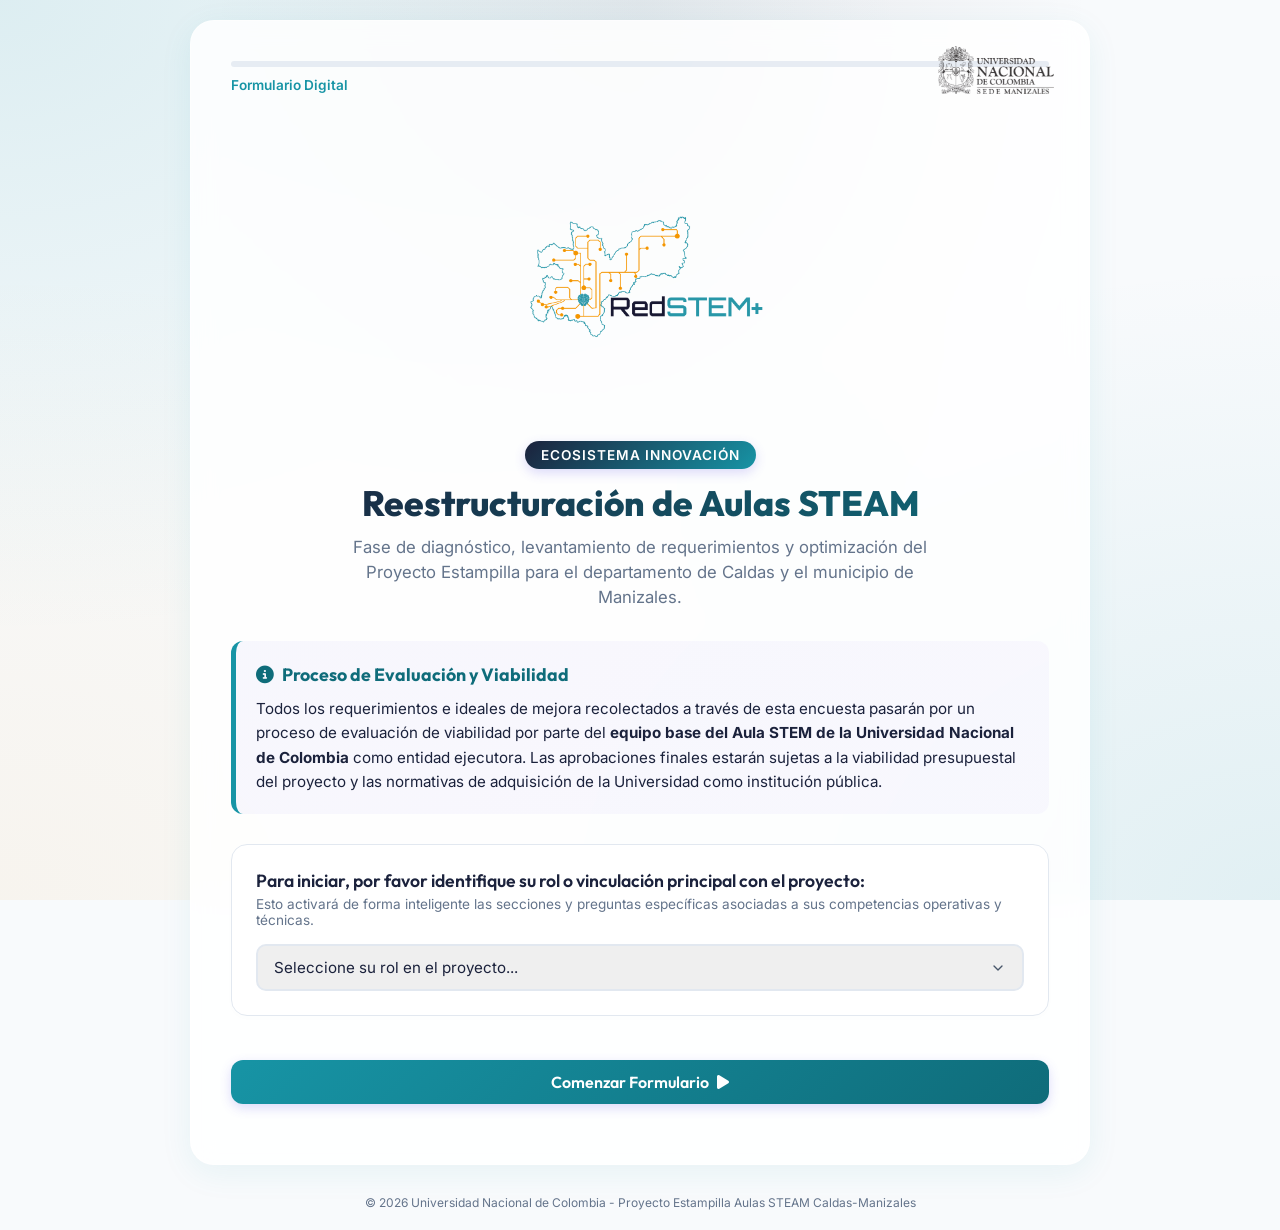
==== Formulario Actores y Aliados Aulas STEAM.html @ 12fcd56b "Agrega escudo UNAL manizales.png y lo posiciona en la esquina superior derecha" ====
<!DOCTYPE html>
<html lang="es">
<head>
    <meta charset="UTF-8">
    <meta name="viewport" content="width=device-width, initial-scale=1.0">
    <title>Formulario de Diagnóstico y Reestructuración - Aulas STEAM</title>
    
    <!-- External Assets & Styles -->
    <link rel="stylesheet" href="style.css?v=1.2">
    <link rel="stylesheet" href="https://cdnjs.cloudflare.com/ajax/libs/font-awesome/6.4.0/css/all.min.css">
</head>
<body>

    <main class="app-container" id="survey-app">
        <!-- Universidad Nacional Crest -->
        <img src="manizales.png" alt="Universidad Nacional de Colombia" class="unal-crest">

        <!-- Progress Tracker Bar -->
        <div class="progress-container">
            <div class="progress-bar-bg">
                <div class="progress-bar-fill" id="progress-bar-fill"></div>
            </div>
            <div class="progress-meta">
                <span class="progress-steps-indicator" id="progress-text">Formulario Digital</span>
                <span class="brand-badge-text" id="badge-rol" style="display: none;">Rol</span>
            </div>
        </div>

        <!-- SCREEN 1: Welcome & Actor Selection -->
        <section class="form-screen active" id="screen-welcome">
            <div class="welcome-card">
                <div class="welcome-logo-container" style="text-align: center; margin-bottom: 24px;">
                    <img src="logo3.png" alt="RedSTEM+" style="max-height: 260px; max-width: 100%; object-fit: contain;">
                </div>
                
                <div class="brand-badge">Ecosistema Innovación</div>
                <h1>Reestructuración de Aulas STEAM</h1>
                <p class="header-subtitle">
                    Fase de diagnóstico, levantamiento de requerimientos y optimización del Proyecto Estampilla para el departamento de Caldas y el municipio de Manizales.
                </p>

                <!-- Disclaimer & Evaluation Process Banner -->
                <div class="disclaimer-box">
                    <h3><i class="fas fa-info-circle"></i> Proceso de Evaluación y Viabilidad</h3>
                    <p>
                        Todos los requerimientos e ideales de mejora recolectados a través de esta encuesta pasarán por un proceso de 
                        evaluación de viabilidad por parte del <strong>equipo base del Aula STEM de la Universidad Nacional de Colombia</strong> 
                        como entidad ejecutora. Las aprobaciones finales estarán sujetas a la viabilidad presupuestal del proyecto y las 
                        normativas de adquisición de la Universidad como institución pública.
                    </p>
                </div>

                <div class="question-group" style="text-align: left;">
                    <label class="question-label" for="actor-select">Para iniciar, por favor identifique su rol o vinculación principal con el proyecto:</label>
                    <p class="question-desc">Esto activará de forma inteligente las secciones y preguntas específicas asociadas a sus competencias operativas y técnicas.</p>
                    <select id="actor-select">
                        <!-- Options generated dynamically by app.js -->
                    </select>
                </div>

                <button class="btn btn-primary" id="btn-start" style="width: 100%; justify-content: center; margin-top: 20px;">
                    Comenzar Formulario <i class="fas fa-play"></i>
                </button>
            </div>
        </section>

        <!-- SCREEN 2: Dynamic Form Step -->
        <section class="form-screen" id="screen-form">
            <div class="header-wrapper">
                <h2 id="section-title" style="font-family: var(--font-display); font-weight: 700; color: var(--color-primary-dark); font-size: 1.5rem; margin-bottom: 5px;">Sección</h2>
                <div style="width: 50px; height: 4px; background: var(--color-stem-purple); margin: 8px auto 0; border-radius: 10px;"></div>
            </div>

            <!-- Dynamic Question fields inserted here -->
            <form id="dynamic-form-fields" onsubmit="event.preventDefault();">
                <!-- Injected via JavaScript -->
            </form>

            <!-- Step Navigation Buttons -->
            <div class="button-group">
                <button class="btn btn-secondary" id="btn-prev">
                    <i class="fas fa-arrow-left"></i> Atrás
                </button>
                <button class="btn btn-primary" id="btn-next">
                    Siguiente <i class="fas fa-arrow-right"></i>
                </button>
            </div>
        </section>

        <!-- SCREEN 3: Success & Download Page -->
        <section class="form-screen" id="screen-success">
            <div class="success-card">
                <div class="success-icon-wrapper">
                    <i class="fas fa-check-circle"></i>
                </div>
                <h1>¡Respuestas Recopiladas!</h1>
                <p class="header-subtitle" style="margin-bottom: 25px;">
                    La recolección de información ha finalizado con éxito. Sus respuestas han sido consolidadas localmente en el navegador.
                </p>

                <!-- Viabilidad Recordatorio Final -->
                <div class="disclaimer-box" style="margin-top: 10px; border-left-color: var(--color-gob-teal);">
                    <h3><i class="fas fa-clipboard-check"></i> Próxima Fase: Mesa Técnica de Aprobación</h3>
                    <p>
                        El equipo técnico y pedagógico del <strong>Aula STEM UNAL</strong> consolidará todas las encuestas en la matriz de requerimientos 
                        para evaluar el costo-beneficio, el ajuste normativo de contratación y la disponibilidad de presupuesto.
                    </p>
                </div>

                <!-- Download Buttons -->
                <div class="download-options">
                    <button class="btn btn-download" id="btn-download-json">
                        <i class="fas fa-file-code"></i> Descargar JSON
                    </button>
                    <button class="btn btn-download" id="btn-download-csv">
                        <i class="fas fa-file-csv"></i> Descargar CSV
                    </button>
                </div>

                <!-- Response Preview section for demo purposes -->
                <div class="response-preview">
                    <h3><i class="fas fa-eye"></i> Vista Previa de sus Respuestas</h3>
                    <div class="preview-grid" id="preview-grid">
                        <!-- Injected via JavaScript -->
                    </div>
                </div>
            </div>
        </section>
    </main>

    <footer>
        <p>&copy; 2026 Universidad Nacional de Colombia - Proyecto Estampilla Aulas STEAM Caldas-Manizales</p>
    </footer>

    <!-- App Script logic -->
    <script src="app.js?v=1.2"></script>
</body>
</html>
---- style.css ----
/* System Design & Theme Configuration */
@import url('https://fonts.googleapis.com/css2?family=Inter:wght@300;400;500;600;700&family=Outfit:wght@400;500;600;700;800&display=swap');

:root {
    /* Color Palette derived from the RedSTEM+ logo */
    --color-primary: #1794A5;       /* Teal/Cyan (Core) */
    --color-primary-light: #4bb3c1;
    --color-primary-dark: #0f6c7a;
    
    --color-stem-purple: #1b223c;   /* Dark navy/slate (Red) */
    --color-stem-violet: #353f66;
    
    --color-gob-teal: #0d9488;      /* Gobernacion/Alcaldia Teal */
    --color-gob-teal-light: #2dd4bf;
    
    --color-aliados-orange: #e99211; /* Circuit Orange */
    --color-aliados-orange-light: #f2a104;
    
    --color-unal-gold: #b45309;     /* UNAL/Alcaldes Gold */
    --color-unal-yellow: #f59e0b;
    
    --color-bg-dark: #1b223c;       /* Dark Navy Slate */
    --color-bg-light: #f8fafc;
    --color-text-dark: #1b223c;
    --color-text-light: #f1f5f9;
    --color-text-muted: #64748b;
    
    --font-primary: 'Inter', sans-serif;
    --font-display: 'Outfit', sans-serif;
    
    --glass-bg: rgba(255, 255, 255, 0.85);
    --glass-border: rgba(255, 255, 255, 0.4);
    --glass-shadow: 0 8px 32px 0 rgba(23, 148, 165, 0.08);
    
    --transition-smooth: all 0.3s cubic-bezier(0.4, 0, 0.2, 1);
}

/* Reset & Base Styles */
* {
    margin: 0;
    padding: 0;
    box-sizing: border-box;
}

body {
    font-family: var(--font-primary);
    background-color: var(--color-bg-light);
    color: var(--color-text-dark);
    min-height: 100vh;
    display: flex;
    flex-direction: column;
    justify-content: center;
    align-items: center;
    background-image: 
        radial-gradient(at 0% 0%, rgba(23, 148, 165, 0.12) 0px, transparent 50%),
        radial-gradient(at 50% 0%, rgba(27, 34, 60, 0.08) 0px, transparent 50%),
        radial-gradient(at 100% 100%, rgba(23, 148, 165, 0.1) 0px, transparent 50%),
        radial-gradient(at 0% 100%, rgba(233, 146, 17, 0.06) 0px, transparent 50%);
    background-attachment: fixed;
    padding: 20px;
    overflow-x: hidden;
}

/* Container & Layout */
.app-container {
    width: 100%;
    max-width: 900px;
    background: var(--glass-bg);
    backdrop-filter: blur(12px);
    -webkit-backdrop-filter: blur(12px);
    border: 1px solid var(--glass-border);
    border-radius: 24px;
    box-shadow: var(--glass-shadow);
    padding: 40px;
    position: relative;
    transition: var(--transition-smooth);
}

/* Premium Header styling */
.header-wrapper {
    text-align: center;
    margin-bottom: 30px;
    position: relative;
}

.brand-badge {
    display: inline-flex;
    align-items: center;
    gap: 8px;
    background: linear-gradient(135deg, var(--color-stem-purple), var(--color-primary));
    color: white;
    padding: 6px 16px;
    border-radius: 50px;
    font-size: 0.85rem;
    font-weight: 600;
    text-transform: uppercase;
    letter-spacing: 1px;
    margin-bottom: 12px;
    box-shadow: 0 4px 12px rgba(79, 70, 229, 0.2);
}

.brand-badge-text {
    display: inline-flex;
    align-items: center;
    color: white !important; /* Force text to white for high contrast */
    padding: 4px 12px;
    border-radius: 50px;
    font-size: 0.75rem;
    font-weight: 600;
    letter-spacing: 0.5px;
    box-shadow: 0 2px 6px rgba(0, 0, 0, 0.08);
}

h1 {
    font-family: var(--font-display);
    font-weight: 800;
    font-size: 2.2rem;
    background: linear-gradient(135deg, var(--color-bg-dark), var(--color-primary-dark));
    -webkit-background-clip: text;
    -webkit-text-fill-color: transparent;
    margin-bottom: 10px;
}

.header-subtitle {
    color: var(--color-text-muted);
    font-size: 1.05rem;
    max-width: 600px;
    margin: 0 auto;
    line-height: 1.5;
}

/* Progress Tracker */
.progress-container {
    margin-bottom: 40px;
    position: relative;
}

.progress-bar-bg {
    height: 6px;
    background: rgba(226, 232, 240, 0.8);
    border-radius: 10px;
    width: 100%;
    position: relative;
    overflow: hidden;
}

.progress-bar-fill {
    height: 100%;
    background: linear-gradient(90deg, var(--color-primary), var(--color-stem-violet));
    width: 0%;
    border-radius: 10px;
    transition: width 0.5s cubic-bezier(0.4, 0, 0.2, 1);
}

.progress-meta {
    display: flex;
    justify-content: space-between;
    margin-top: 10px;
    font-size: 0.85rem;
    font-weight: 600;
    color: var(--color-text-muted);
}

.progress-steps-indicator {
    color: var(--color-primary);
}

/* Screen animations */
.form-screen {
    display: none;
    animation: slideIn 0.5s cubic-bezier(0.4, 0, 0.2, 1) forwards;
}

.form-screen.active {
    display: block;
}

@keyframes slideIn {
    from {
        opacity: 0;
        transform: translateY(20px);
    }
    to {
        opacity: 1;
        transform: translateY(0);
    }
}

/* Welcome Screen Specifics */
.welcome-card {
    text-align: center;
    padding: 20px 0;
}

.welcome-illustration {
    width: 120px;
    height: 120px;
    margin: 0 auto 24px;
    background: linear-gradient(135deg, rgba(79, 70, 229, 0.1), rgba(139, 92, 246, 0.1));
    border-radius: 50%;
    display: flex;
    justify-content: center;
    align-items: center;
    border: 2px dashed var(--color-primary-light);
    animation: rotateSlow 20s linear infinite;
}

.welcome-illustration i {
    font-size: 3rem;
    color: var(--color-primary);
}

@keyframes rotateSlow {
    from { transform: rotate(0deg); }
    to { transform: rotate(360deg); }
}

.disclaimer-box {
    background: linear-gradient(135deg, rgba(79, 70, 229, 0.04), rgba(139, 92, 246, 0.04));
    border-left: 5px solid var(--color-primary);
    padding: 20px;
    border-radius: 12px;
    text-align: left;
    margin: 30px 0;
    font-size: 0.95rem;
    line-height: 1.6;
}

.disclaimer-box h3 {
    font-family: var(--font-display);
    font-weight: 700;
    color: var(--color-primary-dark);
    margin-bottom: 8px;
    display: flex;
    align-items: center;
    gap: 8px;
}

/* Custom Interactive Selectors */
.role-grid {
    display: grid;
    grid-template-columns: repeat(auto-fill, minmax(250px, 1fr));
    gap: 16px;
    margin: 24px 0;
}

.role-card {
    background: white;
    border: 2px solid #e2e8f0;
    border-radius: 16px;
    padding: 20px;
    cursor: pointer;
    text-align: left;
    transition: var(--transition-smooth);
    display: flex;
    align-items: center;
    gap: 16px;
}

.role-card:hover {
    border-color: var(--color-primary-light);
    transform: translateY(-2px);
    box-shadow: 0 10px 20px rgba(0,0,0,0.03);
}

.role-card.selected {
    border-color: var(--color-primary);
    background: rgba(79, 70, 229, 0.04);
    box-shadow: 0 4px 12px rgba(79, 70, 229, 0.1);
}

.role-icon {
    width: 48px;
    height: 48px;
    border-radius: 12px;
    background: #f1f5f9;
    display: flex;
    justify-content: center;
    align-items: center;
    font-size: 1.3rem;
    color: var(--color-text-muted);
    transition: var(--transition-smooth);
}

.role-card.selected .role-icon {
    background: var(--color-primary);
    color: white;
}

.role-info h4 {
    font-family: var(--font-display);
    font-weight: 600;
    font-size: 1rem;
    color: var(--color-text-dark);
    margin-bottom: 2px;
}

.role-info p {
    font-size: 0.8rem;
    color: var(--color-text-muted);
}

/* Form Controls Styling */
.question-group {
    background: white;
    border: 1px solid #e2e8f0;
    border-radius: 16px;
    padding: 24px;
    margin-bottom: 24px;
    box-shadow: 0 2px 8px rgba(0, 0, 0, 0.01);
    transition: var(--transition-smooth);
}

.question-group:focus-within {
    border-color: var(--color-primary-light);
    box-shadow: 0 4px 16px rgba(79, 70, 229, 0.05);
}

.question-label {
    font-family: var(--font-display);
    font-weight: 600;
    font-size: 1.1rem;
    color: var(--color-text-dark);
    margin-bottom: 12px;
    display: block;
}

.question-desc {
    font-size: 0.85rem;
    color: var(--color-text-muted);
    margin-bottom: 16px;
    margin-top: -8px;
}

/* Inputs & Textareas */
input[type="text"],
input[type="number"],
select,
textarea {
    width: 100%;
    padding: 12px 16px;
    border: 2px solid #e2e8f0;
    border-radius: 10px;
    font-family: var(--font-primary);
    font-size: 0.95rem;
    color: var(--color-text-dark);
    outline: none;
    transition: var(--transition-smooth);
}

input[type="text"]:focus,
input[type="number"]:focus,
select:focus,
textarea:focus {
    border-color: var(--color-primary);
    box-shadow: 0 0 0 3px rgba(79, 70, 229, 0.1);
}

textarea {
    resize: vertical;
    min-height: 100px;
}

/* Standard Select list customized */
select {
    cursor: pointer;
    appearance: none;
    background-image: url("data:image/svg+xml;charset=utf-8,%3Csvg xmlns='http://www.w3.org/2000/svg' viewBox='0 0 24 24' fill='none' stroke='%23475569' stroke-width='2' stroke-linecap='round' stroke-linejoin='round'%3E%3Cpath d='M6 9l6 6 6-6'/%3E%3C/svg%3E");
    background-repeat: no-repeat;
    background-position: right 16px center;
    background-size: 16px;
    padding-right: 40px;
}

/* Radial / Scale Selector (1 to 5 / 1 to 10) */
.scale-wrapper {
    display: flex;
    justify-content: space-between;
    gap: 8px;
    margin: 10px 0;
}

.scale-option {
    flex: 1;
    position: relative;
}

.scale-option input[type="radio"] {
    position: absolute;
    opacity: 0;
    width: 0;
    height: 0;
}

.scale-option label {
    display: flex;
    justify-content: center;
    align-items: center;
    height: 48px;
    background: #f1f5f9;
    border: 2px solid transparent;
    border-radius: 10px;
    font-family: var(--font-display);
    font-weight: 700;
    font-size: 1.1rem;
    color: var(--color-text-muted);
    cursor: pointer;
    transition: var(--transition-smooth);
}

.scale-option label:hover {
    background: #e2e8f0;
    color: var(--color-text-dark);
}

.scale-option input[type="radio"]:checked + label {
    background: var(--color-primary);
    color: white;
    box-shadow: 0 4px 12px rgba(79, 70, 229, 0.25);
}

/* Binary Buttons (Yes / No) */
.binary-wrapper {
    display: flex;
    gap: 16px;
}

.binary-option {
    flex: 1;
    position: relative;
}

.binary-option input[type="radio"] {
    position: absolute;
    opacity: 0;
    width: 0;
    height: 0;
}

.binary-option label {
    display: flex;
    justify-content: center;
    align-items: center;
    gap: 8px;
    padding: 12px;
    background: #f1f5f9;
    border: 2px solid transparent;
    border-radius: 10px;
    font-weight: 600;
    color: var(--color-text-muted);
    cursor: pointer;
    transition: var(--transition-smooth);
}

.binary-option label:hover {
    background: #e2e8f0;
}

.binary-option input[type="radio"]:checked + label.yes-lbl {
    background: rgba(13, 148, 136, 0.1);
    border-color: var(--color-gob-teal);
    color: var(--color-gob-teal);
}

.binary-option input[type="radio"]:checked + label.no-lbl {
    background: rgba(194, 65, 12, 0.1);
    border-color: var(--color-aliados-orange);
    color: var(--color-aliados-orange);
}

/* Conditional Field display */
.conditional-field {
    max-height: 0;
    overflow: hidden;
    opacity: 0;
    transition: all 0.4s cubic-bezier(0.4, 0, 0.2, 1);
    margin-top: 0;
}

.conditional-field.visible {
    max-height: 200px;
    opacity: 1;
    margin-top: 16px;
}

/* Chips / Checkbox Selection Grid */
.chips-grid {
    display: grid;
    grid-template-columns: repeat(auto-fill, minmax(180px, 1fr));
    gap: 12px;
}

.chip-option {
    position: relative;
}

.chip-option input[type="checkbox"] {
    position: absolute;
    opacity: 0;
    width: 0;
    height: 0;
}

.chip-option label {
    display: flex;
    align-items: center;
    gap: 10px;
    padding: 12px 16px;
    background: #f1f5f9;
    border-radius: 10px;
    font-size: 0.9rem;
    font-weight: 500;
    color: var(--color-text-muted);
    cursor: pointer;
    transition: var(--transition-smooth);
    border: 1px solid transparent;
}

.chip-option label:hover {
    background: #e2e8f0;
}

.chip-option input[type="checkbox"]:checked + label {
    background: rgba(91, 33, 150, 0.08);
    border-color: var(--color-stem-violet);
    color: var(--color-stem-purple);
}

.chip-option label::before {
    content: "\f0c8";
    font-family: "Font Awesome 5 Free";
    font-weight: 400;
    font-size: 0.95rem;
}

.chip-option input[type="checkbox"]:checked + label::before {
    content: "\f14a";
    font-weight: 900;
}

/* Navigation Buttons */
.button-group {
    display: flex;
    justify-content: space-between;
    align-items: center;
    margin-top: 40px;
    padding-top: 20px;
    border-top: 1px solid #e2e8f0;
}

.btn {
    display: inline-flex;
    align-items: center;
    gap: 8px;
    padding: 12px 24px;
    border-radius: 12px;
    font-family: var(--font-display);
    font-weight: 600;
    font-size: 1rem;
    cursor: pointer;
    transition: var(--transition-smooth);
    border: none;
    outline: none;
}

.btn-primary {
    background: linear-gradient(135deg, var(--color-primary), var(--color-primary-dark));
    color: white;
    box-shadow: 0 4px 12px rgba(79, 70, 229, 0.2);
}

.btn-primary:hover {
    transform: translateY(-1px);
    box-shadow: 0 6px 16px rgba(79, 70, 229, 0.3);
}

.btn-secondary {
    background: #f1f5f9;
    color: var(--color-text-muted);
}

.btn-secondary:hover {
    background: #e2e8f0;
    color: var(--color-text-dark);
}

.btn:disabled {
    opacity: 0.5;
    cursor: not-allowed;
    transform: none !important;
    box-shadow: none !important;
}

/* Final Success Page styling */
.success-card {
    text-align: center;
    padding: 30px 0;
}

.success-icon-wrapper {
    width: 80px;
    height: 80px;
    background: rgba(13, 148, 136, 0.1);
    color: var(--color-gob-teal);
    border-radius: 50%;
    display: flex;
    justify-content: center;
    align-items: center;
    font-size: 2.5rem;
    margin: 0 auto 20px;
    box-shadow: 0 4px 12px rgba(13, 148, 136, 0.1);
}

.download-options {
    display: flex;
    justify-content: center;
    gap: 16px;
    margin-top: 30px;
}

.btn-download {
    background: linear-gradient(135deg, var(--color-gob-teal), var(--color-gob-teal-light));
    color: white;
    box-shadow: 0 4px 12px rgba(13, 148, 136, 0.15);
}

.btn-download:hover {
    box-shadow: 0 6px 16px rgba(13, 148, 136, 0.25);
    transform: translateY(-1px);
}

.response-preview {
    margin-top: 35px;
    background: #f8fafc;
    border: 1px solid #e2e8f0;
    border-radius: 16px;
    padding: 24px;
    text-align: left;
}

.response-preview h3 {
    font-family: var(--font-display);
    font-size: 1.1rem;
    font-weight: 700;
    margin-bottom: 15px;
    display: flex;
    align-items: center;
    gap: 8px;
    color: var(--color-primary-dark);
}

.preview-grid {
    display: grid;
    grid-template-columns: repeat(auto-fill, minmax(200px, 1fr));
    gap: 16px;
    max-height: 250px;
    overflow-y: auto;
    padding-right: 8px;
}

.preview-item {
    font-size: 0.85rem;
    background: white;
    padding: 10px 14px;
    border-radius: 10px;
    border: 1px solid #e2e8f0;
}

.preview-item strong {
    display: block;
    color: var(--color-text-muted);
    margin-bottom: 4px;
    font-size: 0.75rem;
    text-transform: uppercase;
}

/* Footer Styling */
footer {
    margin-top: 30px;
    font-size: 0.75rem;
    color: var(--color-text-muted);
    text-align: center;
}

/* Responsive adjustment */
@media (max-width: 640px) {
    .app-container {
        padding: 24px 16px;
    }
    
    h1 {
        font-size: 1.7rem;
    }
    
    .button-group {
        flex-direction: column-reverse;
        gap: 12px;
    }
    
    .btn {
        width: 100%;
        justify-content: center;
    }
    
    .scale-wrapper {
        flex-wrap: wrap;
    }
    
    .scale-option label {
        height: 40px;
        font-size: 0.95rem;
    }
    
    .chips-grid {
        grid-template-columns: 1fr;
    }
    
    .unal-crest {
        position: relative;
        top: 0;
        right: 0;
        margin: 0 auto 20px auto;
        display: block;
        max-height: 42px;
    }
}

.unal-crest {
    position: absolute;
    top: 25px;
    right: 35px;
    max-height: 48px;
    object-fit: contain;
    z-index: 100;
}
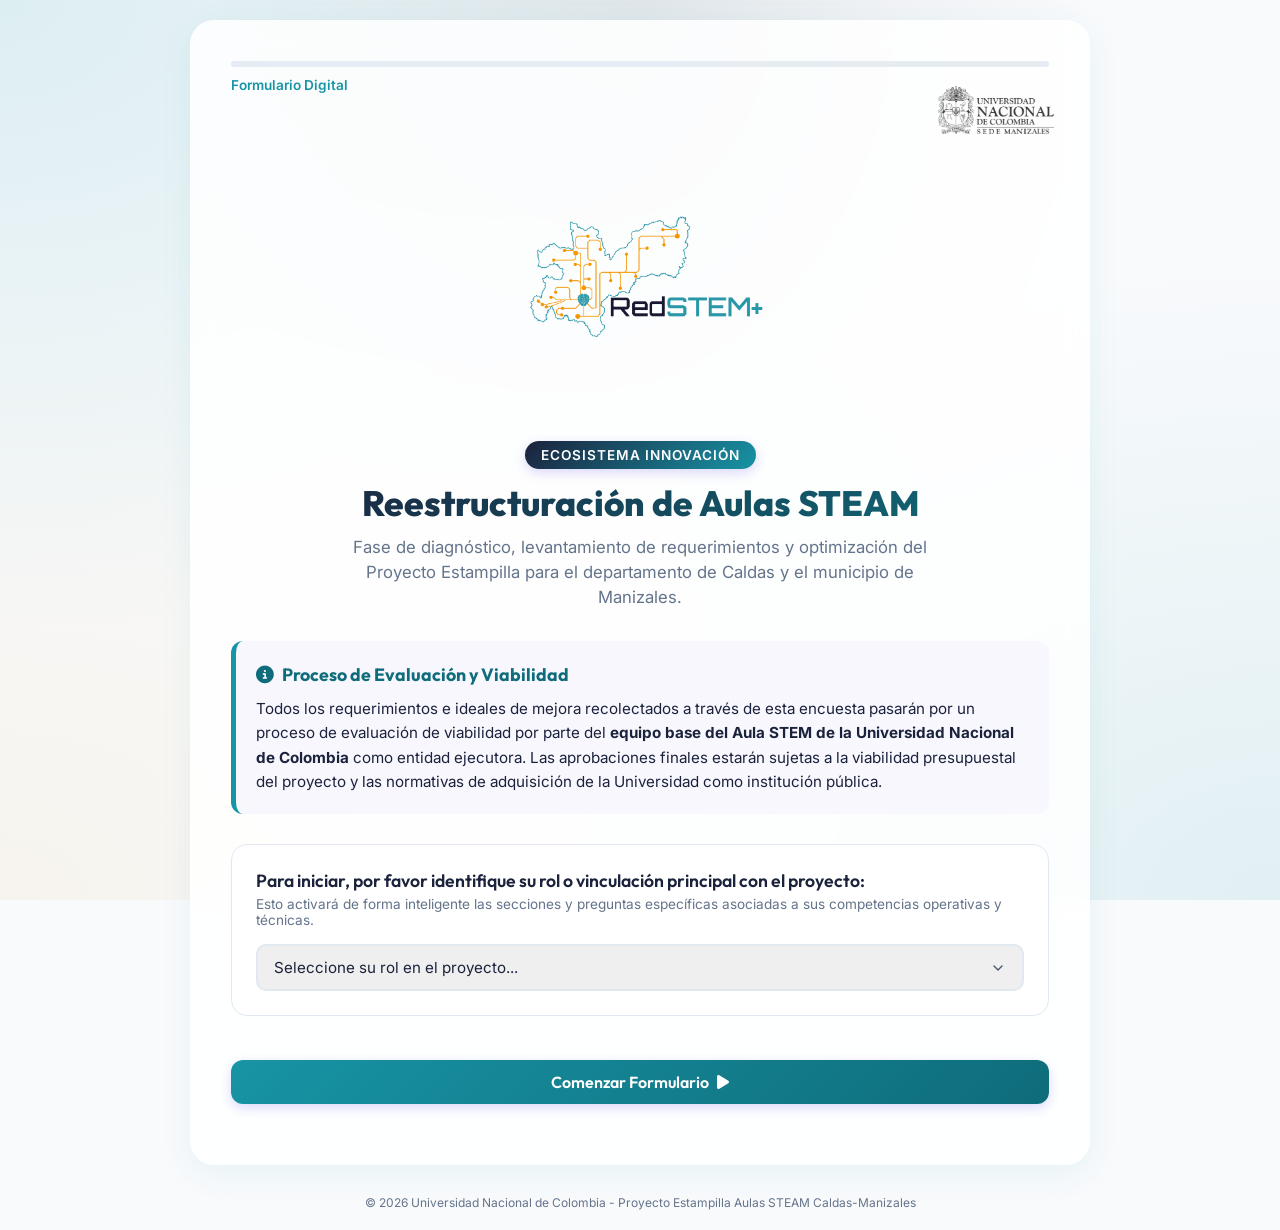
==== commit 6249b7c3: "Baja el escudo de la universidad 1cm (top: 65px)" ====
--- a/Formulario Actores y Aliados Aulas STEAM.html
+++ b/Formulario Actores y Aliados Aulas STEAM.html
@@ -6,7 +6,7 @@
     <title>Formulario de Diagnóstico y Reestructuración - Aulas STEAM</title>
     
     <!-- External Assets & Styles -->
-    <link rel="stylesheet" href="style.css?v=1.2">
+    <link rel="stylesheet" href="style.css?v=1.3">
     <link rel="stylesheet" href="https://cdnjs.cloudflare.com/ajax/libs/font-awesome/6.4.0/css/all.min.css">
 </head>
 <body>
@@ -133,6 +133,6 @@
     </footer>
 
     <!-- App Script logic -->
-    <script src="app.js?v=1.2"></script>
+    <script src="app.js?v=1.3"></script>
 </body>
 </html>
--- a/style.css
+++ b/style.css
@@ -727,7 +727,7 @@
 
 .unal-crest {
     position: absolute;
-    top: 25px;
+    top: 65px;
     right: 35px;
     max-height: 48px;
     object-fit: contain;
